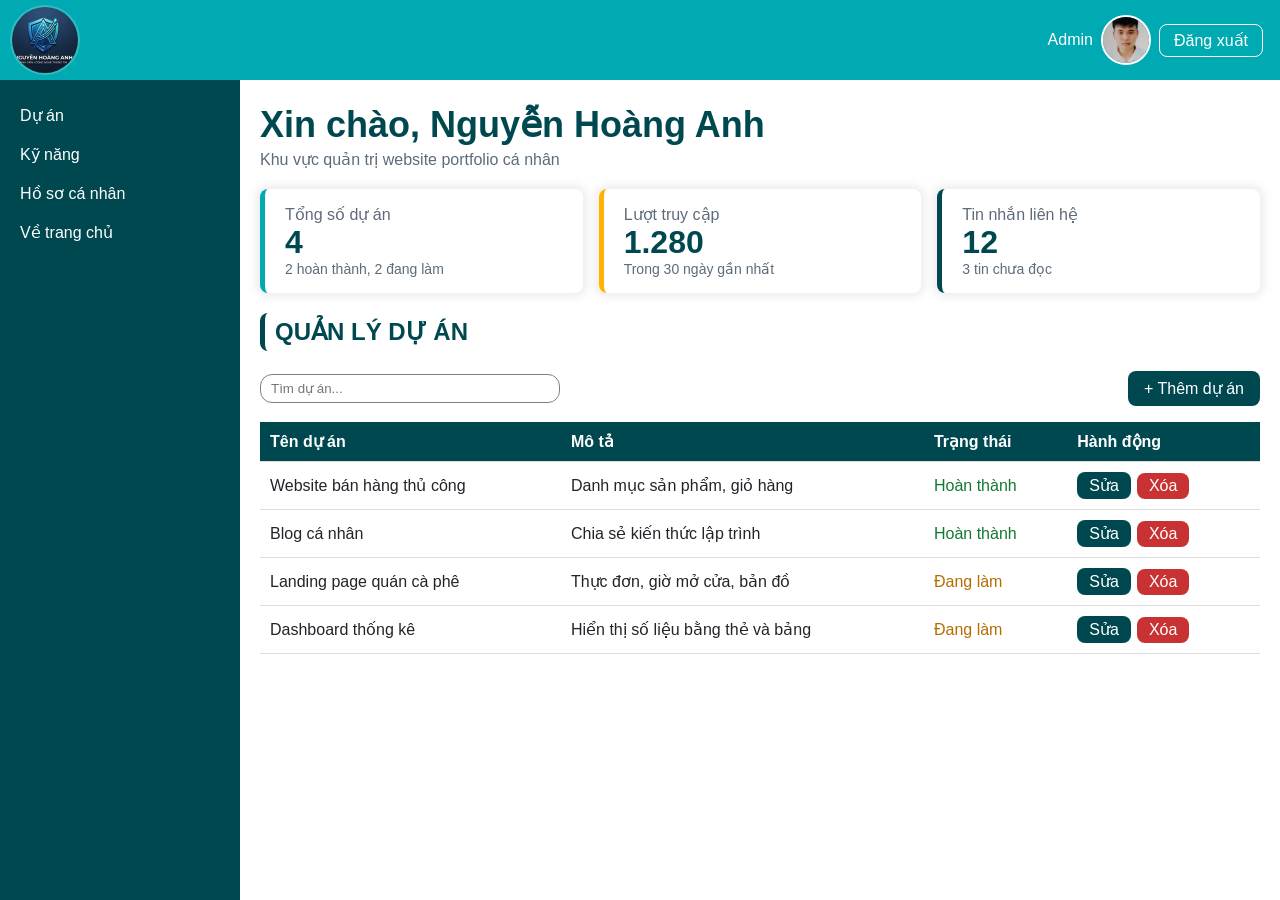
==== admin.html @ 6205300c "first commit" ====
<!DOCTYPE html>
<html lang="en">
<head>
    <meta charset="UTF-8">
    <meta name="viewport" content="width=device-width, initial-scale=1.0">
    <title>Quản trị dự án</title>
    <link rel="stylesheet" href="css/admin.css">

</head>
 <body class="admin-page">
        <div class="admin-layout">
            <header>
                <div class="logo">
                    <img src="images/logo.png" alt="Ảnh logo">
                </div>
                <div class="user">
                    <p>Admin</p>
                    <img id="avatar" src="images/avatar.png" alt="avatar">
                    <a class="btn-login" href="login.html">Đăng xuất</a>
                </div>
            </header>
            <aside class="sidebar">
                <ul class="side-menu">
                    <li><a href="admin.html">Dự án</a></li>
                    <li><a href="#">Kỹ năng</a></li>
                    <li><a href="#">Hồ sơ cá nhân</a></li>
                    <li><a href="index.html">Về trang chủ</a></li>
                </ul>
            </aside>
            <main class="content">
                <h1 class="welcome-title">Xin chào, Nguyễn Hoàng Anh</h1>
                <p class="welcome-sub">Khu vực quản trị website portfolio cá nhân</p>
                <div class="stat-section">
                    <div class="stat">
                        <p class="stat-label">Tổng số dự án</p>
                        <h3 class="stat-number">4</h3>
                        <p class="stat-note">2 hoàn thành, 2 đang làm</p>
                    </div>
                    <div class="stat">
                        <p class="stat-label">Lượt truy cập</p>
                        <h3 class="stat-number">1.280</h3>
                        <p class="stat-note">Trong 30 ngày gần nhất</p>
                    </div>
                    <div class="stat">
                        <p class="stat-label">Tin nhắn liên hệ</p>
                        <h3 class="stat-number">12</h3>
                        <p class="stat-note">3 tin chưa đọc</p>
                    </div>
                </div>
                <h2 class="category-title">Quản lý dự án</h2>
                <div class="toolbar">
                    <input type="text" id="search-input" placeholder="Tìm dự án...">
                    <a class="btn" href="#">+ Thêm dự án</a>
                </div>
                <div class="table-wrap">
                    <table>
                        <tr>
                            <th>Tên dự án</th>
                            <th>Mô tả</th>
                            <th>Trạng thái</th>
                            <th>Hành động</th>
                        </tr>
                        <tr>
                            <td>Website bán hàng thủ công</td>
                            <td>Danh mục sản phẩm, giỏ hàng</td>
                            <td class="status-done">Hoàn thành</td>
                            <td class="actions"><a class="btn btn-small" href="#">Sửa</a><a class="btn btn-small btn-delete" href="#">Xóa</a></td>
                        </tr>
                        <tr>
                            <td>Blog cá nhân</td>
                            <td>Chia sẻ kiến thức lập trình</td>
                            <td class="status-done">Hoàn thành</td>
                            <td class="actions"><a class="btn btn-small" href="#">Sửa</a><a class="btn btn-small btn-delete" href="#">Xóa</a></td>
                        </tr>
                        <tr>
                            <td>Landing page quán cà phê</td>
                            <td>Thực đơn, giờ mở cửa, bản đồ</td>
                            <td class="status-doing">Đang làm</td>
                            <td class="actions"><a class="btn btn-small" href="#">Sửa</a><a class="btn btn-small btn-delete" href="#">Xóa</a></td>
                        </tr>
                        <tr>
                            <td>Dashboard thống kê</td>
                            <td>Hiển thị số liệu bằng thẻ và bảng</td>
                            <td class="status-doing">Đang làm</td>
                            <td class="actions"><a class="btn btn-small" href="#">Sửa</a><a class="btn btn-small btn-delete" href="#">Xóa</a></td>
                        </tr>
                    </table>
                </div>
            </main>
        </div>
    </body>
</html>
---- css/admin.css ----
/* Trang quản trị (admin.html) */
*{
    margin:0px;
    box-sizing: border-box;
}
:root{
    --bgcolor: rgb(0, 170, 179);
    --main-color: rgb(0, 72, 80);
    --second-color: rgb(255, 179, 0);
    --text-color: rgb(33, 37, 41);
    --font-size: 16px;
    --radius: 8px;
    --avt-size: 50px;
}
body{
    width:1200px;
    max-width: 100%;
    margin:auto;
    font-size: var(--font-size);
    font-family: Arial, sans-serif;
    color: var(--text-color);
}
img{
    width:100%;
}
a{
    text-decoration: none;
    color: inherit;
}
header {
  background-color: var(--bgcolor);
  min-height: 80px;
  display: flex;
  justify-content: space-between;
  align-items: center;
  padding: 0 12px;
}
.logo {
  width: 66px;
  height: 66px;
  display: flex;
  align-items: center;
  justify-content: center;
  background: rgba(255, 255, 255, 0.12);
  border-radius: 50%;
  overflow: hidden;
  box-shadow: 0 0 0 2px rgba(255, 255, 255, 0.2);
  flex-shrink: 0;
}
.logo img {
  width: 100%;
  height: 100%;
  object-fit: cover;
  display: block;
}
.user{
    display:flex;
    padding:5px;
    align-items: center;
    gap:8px;
}
.user p{
    color:white;
}
#avatar{
    width: var(--avt-size);
    height: var(--avt-size);
    object-fit: cover;
    border-radius: 50%;
    border:white solid 2px;
}
.btn-login{
    color:white;
    border:white solid 1px;
    border-radius: var(--radius);
    padding:6px 14px;
}
.btn-login:hover{
    background-color: var(--second-color);
    border-color: var(--second-color);
    color: var(--main-color);
}
.btn{
    display:inline-block;
    padding:8px 16px;
    background-color: var(--main-color);
    color:white;
    border:none;
    border-radius: var(--radius);
    font-size: var(--font-size);
    cursor:pointer;
}
.btn:hover{
    background-color: var(--second-color);
    color: var(--main-color);
}
.category-title{
    border-left: 5px var(--main-color) solid;
    padding: 5px 10px;
    color: var(--main-color);
    border-radius: var(--radius);
    margin: 20px 0px;
    text-transform: uppercase;
}
.admin-page{
    width:100%;
}
.admin-layout{
    display:grid;
    grid-template-columns: 240px 1fr;
    grid-template-rows: 80px 1fr;
    grid-template-areas:
        "header header"
        "sidebar content";
    min-height:100vh;
}
.admin-layout>header{
    grid-area: header;
}
.sidebar{
    grid-area: sidebar;
    background-color: var(--main-color);
    padding:16px 0px;
}
.side-menu{
    list-style: none;
    padding:0px;
}
.side-menu a{
    display:block;
    padding:10px 20px;
    color:white;
}
.side-menu a:hover{
    background-color: var(--second-color);
    color: var(--main-color);
}
.content{
    grid-area: content;
    padding:16px 20px;
    min-width:0px;
}
.welcome-title{
    color: var(--main-color);
    font-size:2.25rem;
    margin-top:8px;
}
.welcome-sub{
    color: rgb(93, 107, 122);
    margin:4px 0px 20px 0px;
}
.stat-section{
    display:grid;
    grid-template-columns: repeat(3, 1fr);
    gap:16px;
}
.stat{
    padding:16px 20px;
    border-left: 5px var(--bgcolor) solid;
    border-radius: var(--radius);
    box-shadow: rgba(200, 190, 190, 0.346) 0px 0px 10px 3px;
}
.stat:nth-child(2){
    border-left-color: var(--second-color);
}
.stat:nth-child(3){
    border-left-color: var(--main-color);
}
.stat-label{
    color: rgb(93, 107, 122);
}
.stat-number{
    font-size:2rem;
    color: var(--main-color);
}
.stat-note{
    font-size:14px;
    color: rgb(93, 107, 122);
}
.toolbar{
    display:flex;
    justify-content: space-between;
    align-items: center;
    gap:12px;
    margin-bottom: 16px;
}
#search-input{
    outline:none;
    border-radius: 12px;
    border:1px solid gray;
    padding:6px 10px;
    width:100%;
    max-width: 300px;
}
.table-wrap{
    overflow-x: auto;
}
table{
    width:100%;
    min-width: 560px;
    border-collapse: collapse;
}
th{
    background-color: var(--main-color);
    color:white;
}
th, td{
    padding:10px;
    text-align: left;
    border-bottom: 1px solid rgb(220, 220, 220);
}
.actions{
    white-space: nowrap;
}
.actions .btn{
    margin-right:6px;
}
.btn-small{
    padding:4px 12px;
}
.btn-delete{
    background-color: rgb(200, 50, 50);
    color:white;
}
.status-done{
    color: rgb(20, 120, 50);
}
.status-doing{
    color: rgb(180, 110, 0);
}

/* ---------- Tablet: 768px đến dưới 1024px ---------- */

@media(max-width: 1023px){
    .admin-layout{
        grid-template-columns: 180px 1fr;
    }
}

/* ---------- Mobile: dưới 768px ---------- */

@media(max-width: 767px){
    .welcome-title{
        font-size:1.75rem;
    }
    .stat-section{
        grid-template-columns: 1fr;
    }
    .admin-layout{
        grid-template-columns: 1fr;
        grid-template-rows: auto auto 1fr;
        grid-template-areas:
            "header"
            "sidebar"
            "content";
    }
    .sidebar{
        padding:0px;
    }
    .side-menu{
        display:flex;
        flex-wrap: wrap;
    }
    .toolbar{
        flex-direction: column;
        align-items: stretch;
    }
    #search-input{
        max-width: 100%;
    }
}
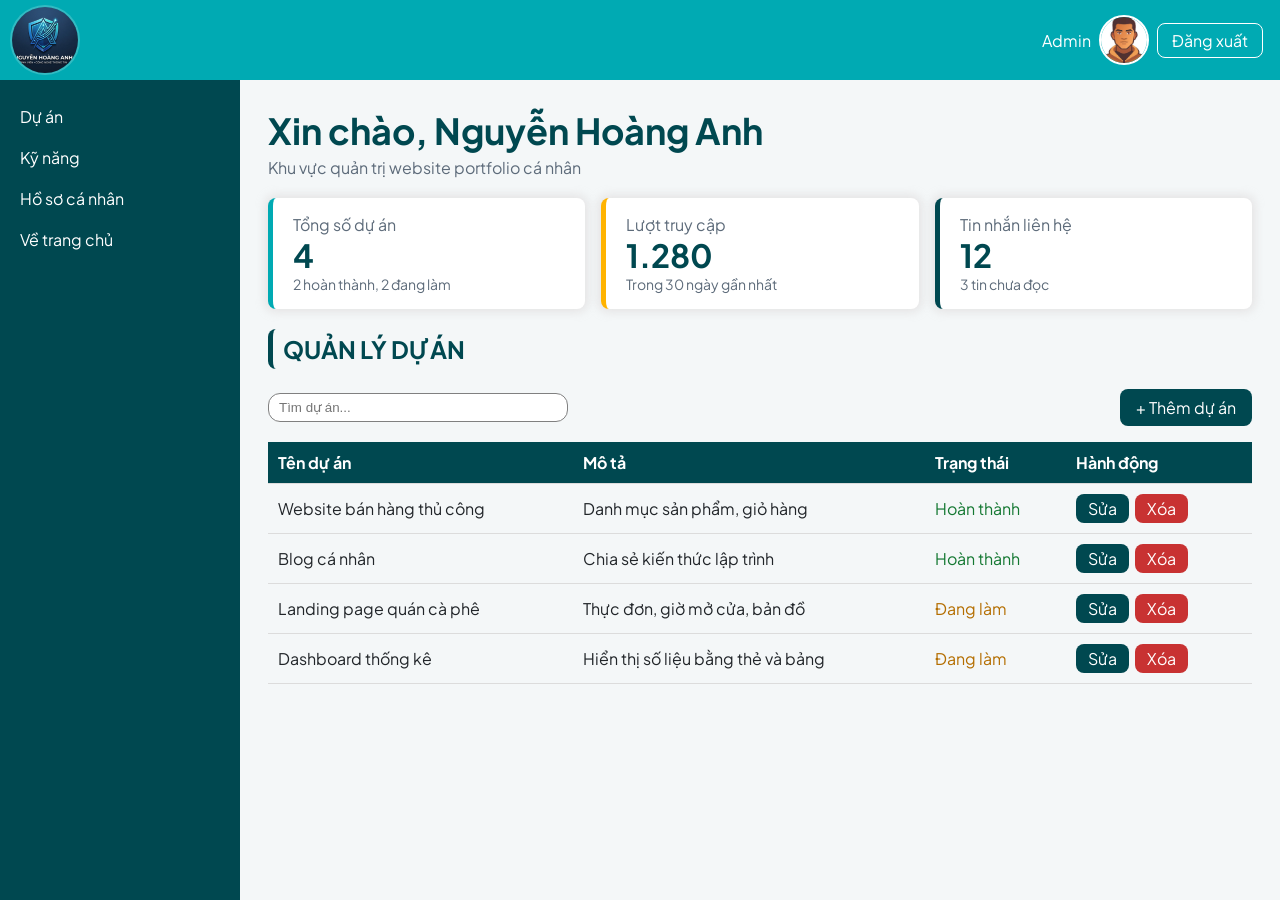
==== commit be61f612: "update" ====
--- a/admin.html
+++ b/admin.html
@@ -1,92 +1,109 @@
-<!DOCTYPE html>
-<html lang="en">
-<head>
-    <meta charset="UTF-8">
-    <meta name="viewport" content="width=device-width, initial-scale=1.0">
-    <title>Quản trị dự án</title>
-    <link rel="stylesheet" href="css/admin.css">
-
-</head>
- <body class="admin-page">
-        <div class="admin-layout">
-            <header>
-                <div class="logo">
-                    <img src="images/logo.png" alt="Ảnh logo">
-                </div>
-                <div class="user">
-                    <p>Admin</p>
-                    <img id="avatar" src="images/avatar.png" alt="avatar">
-                    <a class="btn-login" href="login.html">Đăng xuất</a>
-                </div>
-            </header>
-            <aside class="sidebar">
-                <ul class="side-menu">
-                    <li><a href="admin.html">Dự án</a></li>
-                    <li><a href="#">Kỹ năng</a></li>
-                    <li><a href="#">Hồ sơ cá nhân</a></li>
-                    <li><a href="index.html">Về trang chủ</a></li>
-                </ul>
-            </aside>
-            <main class="content">
-                <h1 class="welcome-title">Xin chào, Nguyễn Hoàng Anh</h1>
-                <p class="welcome-sub">Khu vực quản trị website portfolio cá nhân</p>
-                <div class="stat-section">
-                    <div class="stat">
-                        <p class="stat-label">Tổng số dự án</p>
-                        <h3 class="stat-number">4</h3>
-                        <p class="stat-note">2 hoàn thành, 2 đang làm</p>
-                    </div>
-                    <div class="stat">
-                        <p class="stat-label">Lượt truy cập</p>
-                        <h3 class="stat-number">1.280</h3>
-                        <p class="stat-note">Trong 30 ngày gần nhất</p>
-                    </div>
-                    <div class="stat">
-                        <p class="stat-label">Tin nhắn liên hệ</p>
-                        <h3 class="stat-number">12</h3>
-                        <p class="stat-note">3 tin chưa đọc</p>
-                    </div>
-                </div>
-                <h2 class="category-title">Quản lý dự án</h2>
-                <div class="toolbar">
-                    <input type="text" id="search-input" placeholder="Tìm dự án...">
-                    <a class="btn" href="#">+ Thêm dự án</a>
-                </div>
-                <div class="table-wrap">
-                    <table>
-                        <tr>
-                            <th>Tên dự án</th>
-                            <th>Mô tả</th>
-                            <th>Trạng thái</th>
-                            <th>Hành động</th>
-                        </tr>
-                        <tr>
-                            <td>Website bán hàng thủ công</td>
-                            <td>Danh mục sản phẩm, giỏ hàng</td>
-                            <td class="status-done">Hoàn thành</td>
-                            <td class="actions"><a class="btn btn-small" href="#">Sửa</a><a class="btn btn-small btn-delete" href="#">Xóa</a></td>
-                        </tr>
-                        <tr>
-                            <td>Blog cá nhân</td>
-                            <td>Chia sẻ kiến thức lập trình</td>
-                            <td class="status-done">Hoàn thành</td>
-                            <td class="actions"><a class="btn btn-small" href="#">Sửa</a><a class="btn btn-small btn-delete" href="#">Xóa</a></td>
-                        </tr>
-                        <tr>
-                            <td>Landing page quán cà phê</td>
-                            <td>Thực đơn, giờ mở cửa, bản đồ</td>
-                            <td class="status-doing">Đang làm</td>
-                            <td class="actions"><a class="btn btn-small" href="#">Sửa</a><a class="btn btn-small btn-delete" href="#">Xóa</a></td>
-                        </tr>
-                        <tr>
-                            <td>Dashboard thống kê</td>
-                            <td>Hiển thị số liệu bằng thẻ và bảng</td>
-                            <td class="status-doing">Đang làm</td>
-                            <td class="actions"><a class="btn btn-small" href="#">Sửa</a><a class="btn btn-small btn-delete" href="#">Xóa</a></td>
-                        </tr>
-                    </table>
-                </div>
-            </main>
+<!doctype html>
+<html lang="vi">
+  <head>
+    <meta charset="UTF-8" />
+    <meta name="viewport" content="width=device-width, initial-scale=1.0" />
+    <title>Admin Dashboard - Quản trị Portfolio cá nhân</title>
+    <link rel="preconnect" href="https://fonts.googleapis.com" />
+    <link rel="preconnect" href="https://fonts.gstatic.com" crossorigin />
+    <link
+      href="https://fonts.googleapis.com/css2?family=Plus+Jakarta+Sans:wght@400;500;600;700;800&display=swap"
+      rel="stylesheet"
+    />
+    <link rel="stylesheet" href="css/admin.css" />
+  </head>
+  <body>
+    <div class="admin-layout">
+      <header>
+        <div class="logo">
+          <img src="images/logo.png" alt="Ảnh logo" />
         </div>
-    </body>
-</html>+        <div class="user">
+          <p>Admin</p>
+          <img id="avatar" src="images/avatarmau.png" alt="avatar" />
+          <a class="btn-login" href="login.html">Đăng xuất</a>
+        </div>
+      </header>
+      <aside class="sidebar">
+        <ul class="side-menu">
+          <li><a href="admin.html">Dự án</a></li>
+          <li><a href="#">Kỹ năng</a></li>
+          <li><a href="#">Hồ sơ cá nhân</a></li>
+          <li><a href="index.html">Về trang chủ</a></li>
+        </ul>
+      </aside>
+      <main class="content">
+        <h1 class="welcome-title">Xin chào, Nguyễn Hoàng Anh</h1>
+        <p class="welcome-sub">Khu vực quản trị website portfolio cá nhân</p>
+        <div class="stat-section">
+          <div class="stat">
+            <p class="stat-label">Tổng số dự án</p>
+            <h3 class="stat-number">4</h3>
+            <p class="stat-note">2 hoàn thành, 2 đang làm</p>
+          </div>
+          <div class="stat">
+            <p class="stat-label">Lượt truy cập</p>
+            <h3 class="stat-number">1.280</h3>
+            <p class="stat-note">Trong 30 ngày gần nhất</p>
+          </div>
+          <div class="stat">
+            <p class="stat-label">Tin nhắn liên hệ</p>
+            <h3 class="stat-number">12</h3>
+            <p class="stat-note">3 tin chưa đọc</p>
+          </div>
+        </div>
+        <h2 class="category-title">Quản lý dự án</h2>
+        <div class="toolbar">
+          <input type="text" id="search-input" placeholder="Tìm dự án..." />
+          <a class="btn" href="#">+ Thêm dự án</a>
+        </div>
+        <div class="table-wrap">
+          <table>
+            <tr>
+              <th>Tên dự án</th>
+              <th>Mô tả</th>
+              <th>Trạng thái</th>
+              <th>Hành động</th>
+            </tr>
+            <tr>
+              <td>Website bán hàng thủ công</td>
+              <td>Danh mục sản phẩm, giỏ hàng</td>
+              <td class="status-done">Hoàn thành</td>
+              <td class="actions">
+                <a class="btn btn-small" href="#">Sửa</a
+                ><a class="btn btn-small btn-delete" href="#">Xóa</a>
+              </td>
+            </tr>
+            <tr>
+              <td>Blog cá nhân</td>
+              <td>Chia sẻ kiến thức lập trình</td>
+              <td class="status-done">Hoàn thành</td>
+              <td class="actions">
+                <a class="btn btn-small" href="#">Sửa</a
+                ><a class="btn btn-small btn-delete" href="#">Xóa</a>
+              </td>
+            </tr>
+            <tr>
+              <td>Landing page quán cà phê</td>
+              <td>Thực đơn, giờ mở cửa, bản đồ</td>
+              <td class="status-doing">Đang làm</td>
+              <td class="actions">
+                <a class="btn btn-small" href="#">Sửa</a
+                ><a class="btn btn-small btn-delete" href="#">Xóa</a>
+              </td>
+            </tr>
+            <tr>
+              <td>Dashboard thống kê</td>
+              <td>Hiển thị số liệu bằng thẻ và bảng</td>
+              <td class="status-doing">Đang làm</td>
+              <td class="actions">
+                <a class="btn btn-small" href="#">Sửa</a
+                ><a class="btn btn-small btn-delete" href="#">Xóa</a>
+              </td>
+            </tr>
+          </table>
+        </div>
+      </main>
+    </div>
+  </body>
+</html>
--- a/css/admin.css
+++ b/css/admin.css
@@ -1,31 +1,35 @@
-/* Trang quản trị (admin.html) */
-*{
-    margin:0px;
-    box-sizing: border-box;
-}
-:root{
-    --bgcolor: rgb(0, 170, 179);
-    --main-color: rgb(0, 72, 80);
-    --second-color: rgb(255, 179, 0);
-    --text-color: rgb(33, 37, 41);
-    --font-size: 16px;
-    --radius: 8px;
-    --avt-size: 50px;
-}
-body{
-    width:1200px;
-    max-width: 100%;
-    margin:auto;
-    font-size: var(--font-size);
-    font-family: Arial, sans-serif;
-    color: var(--text-color);
-}
-img{
-    width:100%;
-}
-a{
-    text-decoration: none;
-    color: inherit;
+* {
+  margin: 0px;
+  box-sizing: border-box;
+}
+:root {
+  --primary-color: rgb(0, 72, 80);
+  --secondary-color: rgb(255, 179, 0);
+  --background-color: #f4f7f8;
+  --text-color: rgb(33, 37, 41);
+  --font-size: 16px;
+  --border-radius: 8px;
+
+  --bgcolor: rgb(0, 170, 179);
+  --main-color: var(--primary-color);
+  --second-color: var(--secondary-color);
+  --radius: var(--border-radius);
+  --avt-size: 50px;
+}
+body {
+  min-height: 100vh;
+  margin: 0;
+  font-size: var(--font-size);
+  font-family: "Plus Jakarta Sans", Arial, sans-serif;
+  color: var(--text-color);
+  background-color: var(--background-color);
+}
+img {
+  width: 100%;
+}
+a {
+  text-decoration: none;
+  color: inherit;
 }
 header {
   background-color: var(--bgcolor);
@@ -53,219 +57,214 @@
   object-fit: cover;
   display: block;
 }
-.user{
-    display:flex;
-    padding:5px;
-    align-items: center;
-    gap:8px;
-}
-.user p{
-    color:white;
-}
-#avatar{
-    width: var(--avt-size);
-    height: var(--avt-size);
-    object-fit: cover;
-    border-radius: 50%;
-    border:white solid 2px;
-}
-.btn-login{
-    color:white;
-    border:white solid 1px;
-    border-radius: var(--radius);
-    padding:6px 14px;
-}
-.btn-login:hover{
-    background-color: var(--second-color);
-    border-color: var(--second-color);
-    color: var(--main-color);
-}
-.btn{
-    display:inline-block;
-    padding:8px 16px;
-    background-color: var(--main-color);
-    color:white;
-    border:none;
-    border-radius: var(--radius);
-    font-size: var(--font-size);
-    cursor:pointer;
-}
-.btn:hover{
-    background-color: var(--second-color);
-    color: var(--main-color);
-}
-.category-title{
-    border-left: 5px var(--main-color) solid;
-    padding: 5px 10px;
-    color: var(--main-color);
-    border-radius: var(--radius);
-    margin: 20px 0px;
-    text-transform: uppercase;
-}
-.admin-page{
-    width:100%;
-}
-.admin-layout{
-    display:grid;
-    grid-template-columns: 240px 1fr;
-    grid-template-rows: 80px 1fr;
+.user {
+  display: flex;
+  padding: 5px;
+  align-items: center;
+  gap: 8px;
+}
+.user p {
+  color: white;
+}
+#avatar {
+  width: var(--avt-size);
+  height: var(--avt-size);
+  object-fit: cover;
+  border-radius: 50%;
+  border: white solid 2px;
+}
+.btn-login {
+  color: white;
+  border: white solid 1px;
+  border-radius: var(--radius);
+  padding: 6px 14px;
+}
+.btn-login:hover {
+  background-color: var(--second-color);
+  border-color: var(--second-color);
+  color: var(--main-color);
+}
+.btn {
+  display: inline-block;
+  padding: 8px 16px;
+  background-color: var(--main-color);
+  color: white;
+  border: none;
+  border-radius: var(--radius);
+  font-size: var(--font-size);
+  cursor: pointer;
+}
+.btn:hover {
+  background-color: var(--second-color);
+  color: var(--main-color);
+}
+.category-title {
+  border-left: 5px var(--main-color) solid;
+  padding: 5px 10px;
+  color: var(--main-color);
+  border-radius: var(--radius);
+  margin: 20px 0px;
+  text-transform: uppercase;
+}
+.admin-layout {
+  display: grid;
+  grid-template-columns: 240px 1fr;
+  grid-template-rows: 80px 1fr;
+  grid-template-areas:
+    "header header"
+    "sidebar content";
+  min-height: 100vh;
+}
+.admin-layout > header {
+  grid-area: header;
+}
+.sidebar {
+  grid-area: sidebar;
+  background-color: var(--main-color);
+  padding: 16px 0px;
+}
+.side-menu {
+  list-style: none;
+  padding: 0px;
+}
+.side-menu a {
+  display: block;
+  padding: 10px 20px;
+  color: white;
+}
+.side-menu a:hover {
+  background-color: var(--second-color);
+  color: var(--main-color);
+}
+.content {
+  grid-area: content;
+  padding: 20px 28px;
+  min-width: 0px;
+}
+.welcome-title {
+  color: var(--main-color);
+  font-size: 2.25rem;
+  margin-top: 8px;
+}
+.welcome-sub {
+  color: rgb(93, 107, 122);
+  margin: 4px 0px 20px 0px;
+}
+.stat-section {
+  display: grid;
+  grid-template-columns: repeat(3, 1fr);
+  gap: 16px;
+}
+.stat {
+  background-color: #fff;
+  padding: 16px 20px;
+  border-left: 5px var(--bgcolor) solid;
+  border-radius: var(--radius);
+  box-shadow: rgba(200, 190, 190, 0.346) 0px 0px 10px 3px;
+}
+.stat:nth-child(2) {
+  border-left-color: var(--second-color);
+}
+.stat:nth-child(3) {
+  border-left-color: var(--main-color);
+}
+.stat-label {
+  color: rgb(93, 107, 122);
+}
+.stat-number {
+  font-size: 2rem;
+  color: var(--main-color);
+}
+.stat-note {
+  font-size: 14px;
+  color: rgb(93, 107, 122);
+}
+.toolbar {
+  display: flex;
+  justify-content: space-between;
+  align-items: center;
+  gap: 12px;
+  margin-bottom: 16px;
+}
+#search-input {
+  outline: none;
+  border-radius: 12px;
+  border: 1px solid gray;
+  padding: 6px 10px;
+  width: 100%;
+  max-width: 300px;
+}
+.table-wrap {
+  overflow-x: auto;
+}
+table {
+  width: 100%;
+  min-width: 560px;
+  border-collapse: collapse;
+}
+th {
+  background-color: var(--main-color);
+  color: white;
+}
+th,
+td {
+  padding: 10px;
+  text-align: left;
+  border-bottom: 1px solid rgb(220, 220, 220);
+}
+.actions {
+  white-space: nowrap;
+}
+.actions .btn {
+  margin-right: 6px;
+}
+.btn-small {
+  padding: 4px 12px;
+}
+.btn-delete {
+  background-color: rgb(200, 50, 50);
+  color: white;
+}
+.status-done {
+  color: rgb(20, 120, 50);
+}
+.status-doing {
+  color: rgb(180, 110, 0);
+}
+
+@media (max-width: 1023px) {
+  .admin-layout {
+    grid-template-columns: 180px 1fr;
+  }
+}
+
+@media (max-width: 767px) {
+  .welcome-title {
+    font-size: 1.75rem;
+  }
+  .stat-section {
+    grid-template-columns: 1fr;
+  }
+  .admin-layout {
+    grid-template-columns: 1fr;
+    grid-template-rows: auto auto 1fr;
     grid-template-areas:
-        "header header"
-        "sidebar content";
-    min-height:100vh;
-}
-.admin-layout>header{
-    grid-area: header;
-}
-.sidebar{
-    grid-area: sidebar;
-    background-color: var(--main-color);
-    padding:16px 0px;
-}
-.side-menu{
-    list-style: none;
-    padding:0px;
-}
-.side-menu a{
-    display:block;
-    padding:10px 20px;
-    color:white;
-}
-.side-menu a:hover{
-    background-color: var(--second-color);
-    color: var(--main-color);
-}
-.content{
-    grid-area: content;
-    padding:16px 20px;
-    min-width:0px;
-}
-.welcome-title{
-    color: var(--main-color);
-    font-size:2.25rem;
-    margin-top:8px;
-}
-.welcome-sub{
-    color: rgb(93, 107, 122);
-    margin:4px 0px 20px 0px;
-}
-.stat-section{
-    display:grid;
-    grid-template-columns: repeat(3, 1fr);
-    gap:16px;
-}
-.stat{
-    padding:16px 20px;
-    border-left: 5px var(--bgcolor) solid;
-    border-radius: var(--radius);
-    box-shadow: rgba(200, 190, 190, 0.346) 0px 0px 10px 3px;
-}
-.stat:nth-child(2){
-    border-left-color: var(--second-color);
-}
-.stat:nth-child(3){
-    border-left-color: var(--main-color);
-}
-.stat-label{
-    color: rgb(93, 107, 122);
-}
-.stat-number{
-    font-size:2rem;
-    color: var(--main-color);
-}
-.stat-note{
-    font-size:14px;
-    color: rgb(93, 107, 122);
-}
-.toolbar{
-    display:flex;
-    justify-content: space-between;
-    align-items: center;
-    gap:12px;
-    margin-bottom: 16px;
-}
-#search-input{
-    outline:none;
-    border-radius: 12px;
-    border:1px solid gray;
-    padding:6px 10px;
-    width:100%;
-    max-width: 300px;
-}
-.table-wrap{
-    overflow-x: auto;
-}
-table{
-    width:100%;
-    min-width: 560px;
-    border-collapse: collapse;
-}
-th{
-    background-color: var(--main-color);
-    color:white;
-}
-th, td{
-    padding:10px;
-    text-align: left;
-    border-bottom: 1px solid rgb(220, 220, 220);
-}
-.actions{
-    white-space: nowrap;
-}
-.actions .btn{
-    margin-right:6px;
-}
-.btn-small{
-    padding:4px 12px;
-}
-.btn-delete{
-    background-color: rgb(200, 50, 50);
-    color:white;
-}
-.status-done{
-    color: rgb(20, 120, 50);
-}
-.status-doing{
-    color: rgb(180, 110, 0);
-}
-
-/* ---------- Tablet: 768px đến dưới 1024px ---------- */
-
-@media(max-width: 1023px){
-    .admin-layout{
-        grid-template-columns: 180px 1fr;
-    }
-}
-
-/* ---------- Mobile: dưới 768px ---------- */
-
-@media(max-width: 767px){
-    .welcome-title{
-        font-size:1.75rem;
-    }
-    .stat-section{
-        grid-template-columns: 1fr;
-    }
-    .admin-layout{
-        grid-template-columns: 1fr;
-        grid-template-rows: auto auto 1fr;
-        grid-template-areas:
-            "header"
-            "sidebar"
-            "content";
-    }
-    .sidebar{
-        padding:0px;
-    }
-    .side-menu{
-        display:flex;
-        flex-wrap: wrap;
-    }
-    .toolbar{
-        flex-direction: column;
-        align-items: stretch;
-    }
-    #search-input{
-        max-width: 100%;
-    }
-}+      "header"
+      "sidebar"
+      "content";
+  }
+  .sidebar {
+    padding: 0px;
+  }
+  .side-menu {
+    display: flex;
+    flex-wrap: wrap;
+  }
+  .toolbar {
+    flex-direction: column;
+    align-items: stretch;
+  }
+  #search-input {
+    max-width: 100%;
+  }
+}
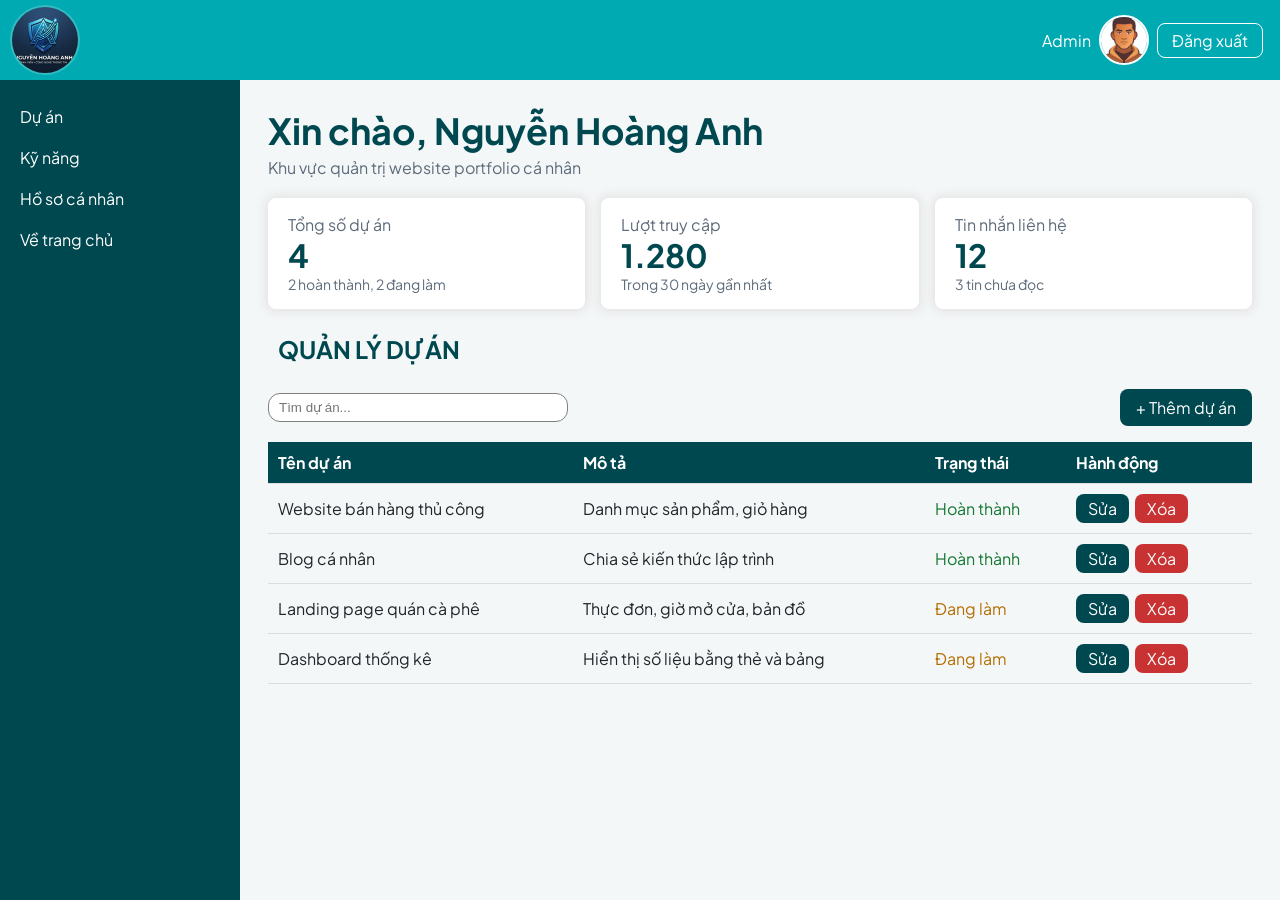
==== commit 43904ab7: "fix" ====
--- a/admin.html
+++ b/admin.html
@@ -3,7 +3,7 @@
   <head>
     <meta charset="UTF-8" />
     <meta name="viewport" content="width=device-width, initial-scale=1.0" />
-    <title>Admin Dashboard - Quản trị Portfolio cá nhân</title>
+    <title>Quản trị Portfolio cá nhân</title>
     <link rel="preconnect" href="https://fonts.googleapis.com" />
     <link rel="preconnect" href="https://fonts.gstatic.com" crossorigin />
     <link
--- a/css/admin.css
+++ b/css/admin.css
@@ -99,7 +99,6 @@
   color: var(--main-color);
 }
 .category-title {
-  border-left: 5px var(--main-color) solid;
   padding: 5px 10px;
   color: var(--main-color);
   border-radius: var(--radius);
@@ -158,15 +157,8 @@
 .stat {
   background-color: #fff;
   padding: 16px 20px;
-  border-left: 5px var(--bgcolor) solid;
   border-radius: var(--radius);
   box-shadow: rgba(200, 190, 190, 0.346) 0px 0px 10px 3px;
-}
-.stat:nth-child(2) {
-  border-left-color: var(--second-color);
-}
-.stat:nth-child(3) {
-  border-left-color: var(--main-color);
 }
 .stat-label {
   color: rgb(93, 107, 122);
